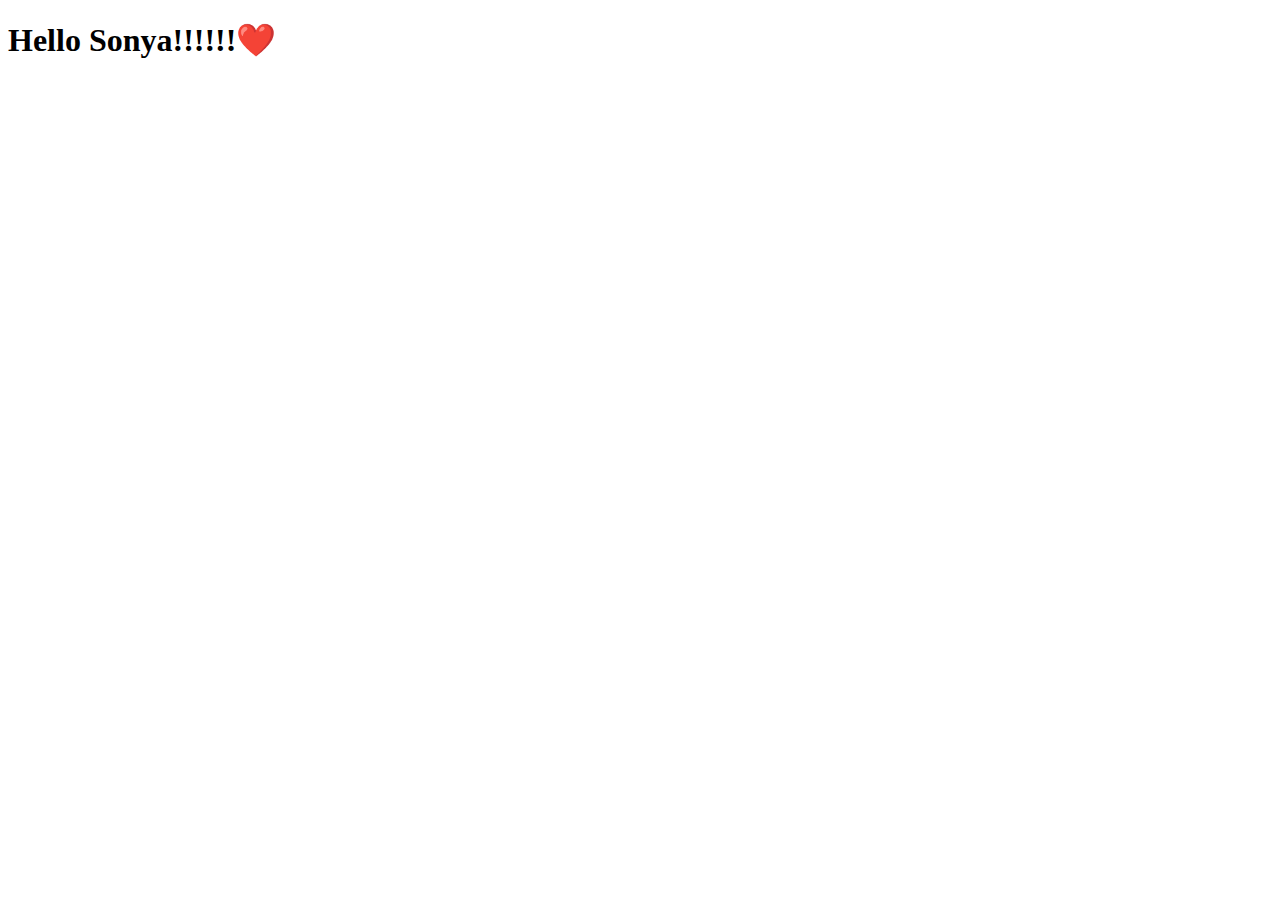
==== index.html @ c0d48c3c "first commit" ====
<!DOCTYPE html>
<html lang="en">
<head>
    <meta charset="UTF-8">
    <meta name="viewport" content="width=device-width, initial-scale=1.0">
    <title>Document</title>
</head>
<body>
    <h1>Hello Sonya!!!!!!❤️</h1>
</body>
</html>
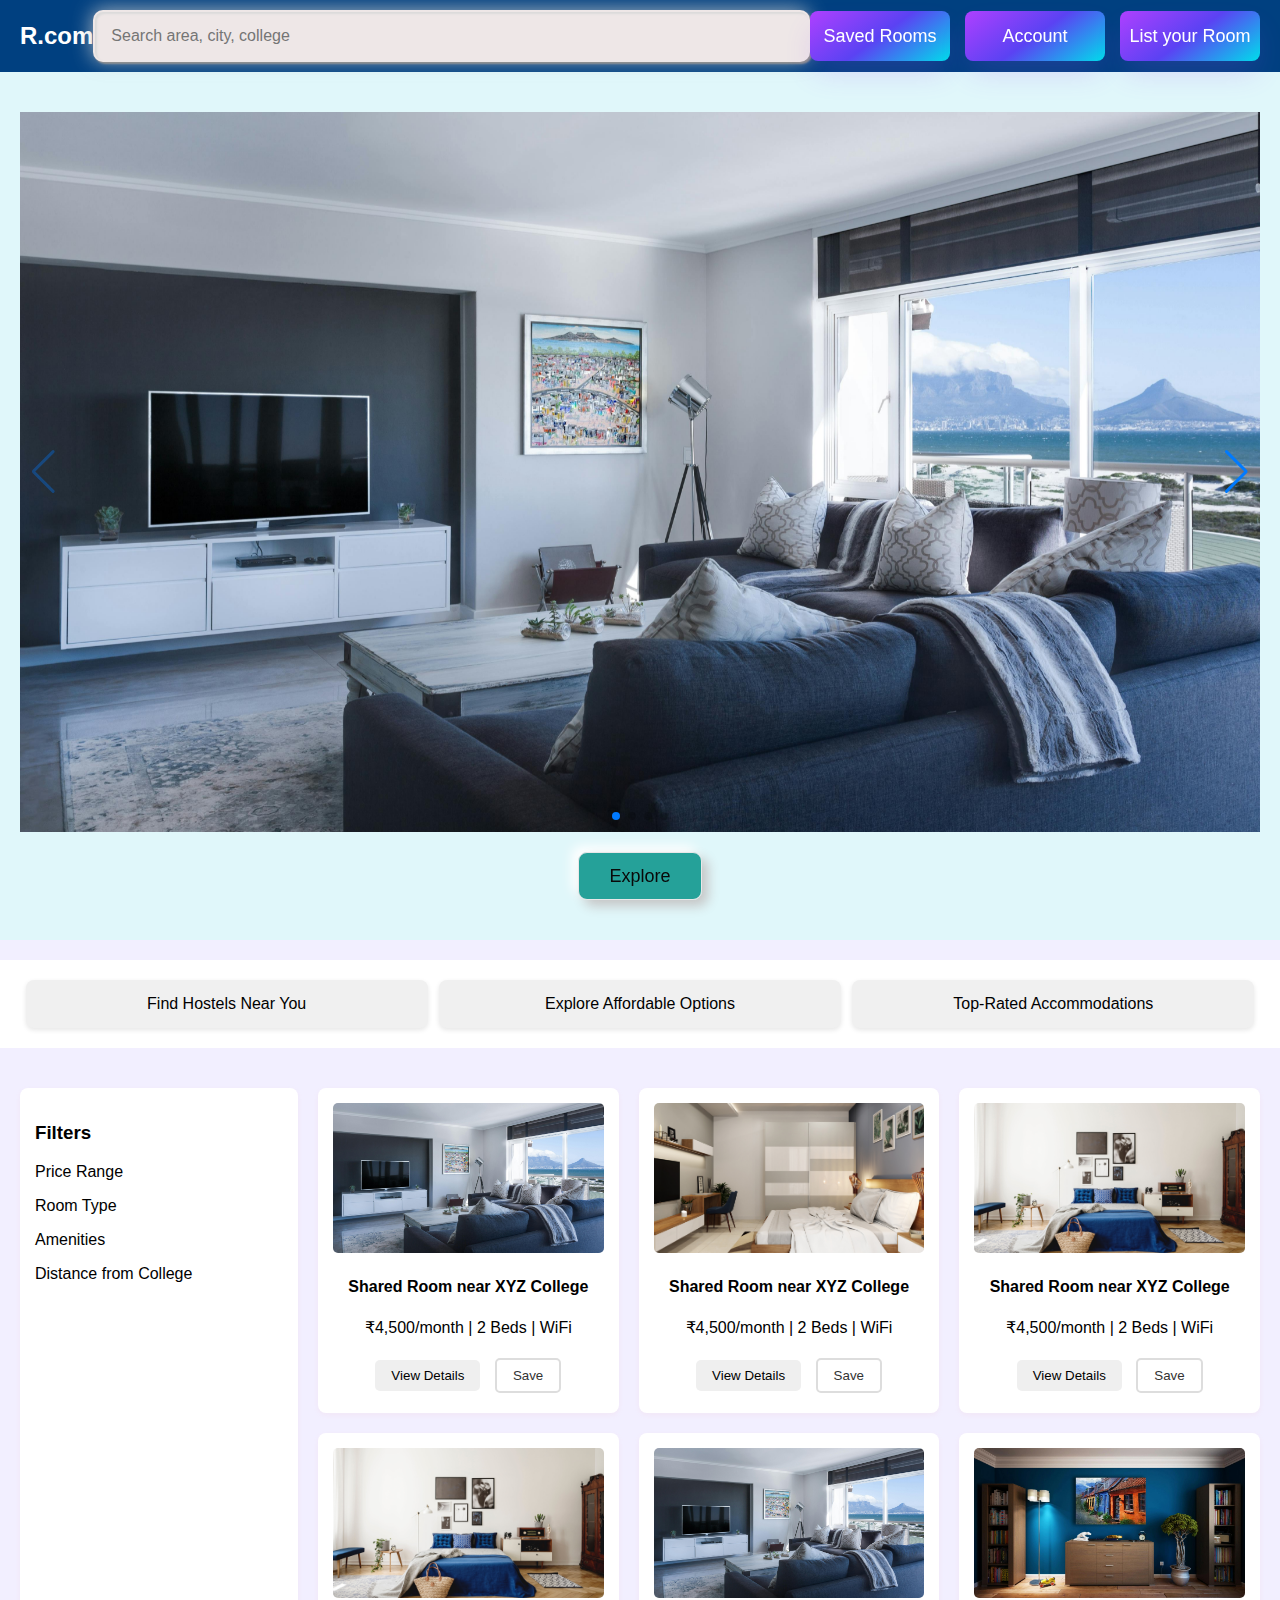
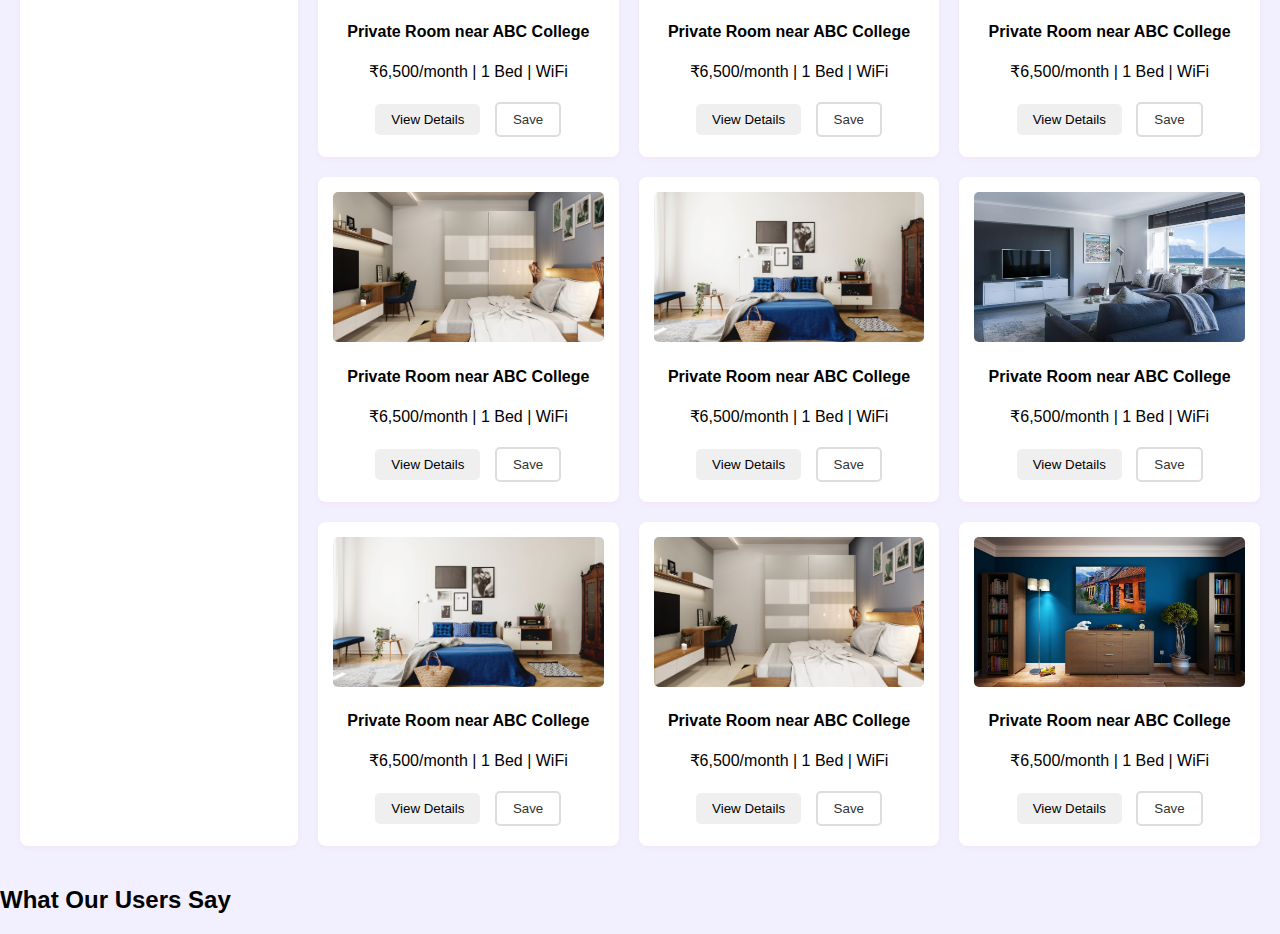
==== commit c95ab66c: "sonya is coming" ====
--- a/index.html
+++ b/index.html
@@ -3,9 +3,199 @@
 <head>
     <meta charset="UTF-8">
     <meta name="viewport" content="width=device-width, initial-scale=1.0">
-    <title>Document</title>
+    <link rel="stylesheet" href="style.css">
+    <link rel="stylesheet" href="https://cdnjs.cloudflare.com/ajax/libs/animate.css/4.1.1/animate.min.css">
+    <link rel="stylesheet" href="https://cdn.jsdelivr.net/npm/swiper@11/swiper-bundle.min.css" />
+
+    <title>Student Housing Finder</title>
+    
+     
 </head>
 <body>
-    <h1>Hello Sonya!!!!!!❤️</h1>
+
+<header>
+   
+        <a class="logo animate__animated animate__fadeIn"href="Student_Housing_Finder_Homepage" >R.com</a>
+        
+    <input  class="homepage-search-input" placeholder="Search area, city, college" name="text" type="text" />
+
+    
+    <div class="nav-icons">
+         <button id="hb1"><a href="#" >Saved Rooms</a></button>
+        <button id="hb1"> <a href="#" >Account</a></button>
+        <button id="hb1"> <a href="List_Room_Page.html" >List your Room</a></button>
+    </div>
+</header>
+
+<div class="hero animate__animated animate__fadeIn">
+   
+    <div class="swiper-cont">
+        <div class="swiper mySwiper">
+            <div class="swiper-wrapper">
+                <div class="swiper-slide">
+                <!-- <div id="sld-1">hello1</div> -->
+                </div>  
+                <div class="swiper-slide">
+                <!-- <div id="sld-1">hello2</div> -->
+                </div>
+                <div class="swiper-slide">
+                <!-- <div id="sld-1">hello3</div> -->
+                </div>
+                <div class="swiper-slide">
+                <!-- <div id="sld-1">hello</div> -->
+                </div>
+            </div>
+            <div class="swiper-button-next"></div>
+            <div class="swiper-button-prev"></div>
+            <div class="swiper-pagination"></div>
+        </div>
+    </div>
+    <a href="#"><button class="exp">Explore</button></a>
+</div>
+
+<div class="quick-links animate__animated animate__fadeInUp">
+    <div>Find Hostels Near You</div>
+    <div>Explore Affordable Options</div>
+    <div>Top-Rated Accommodations</div>
+</div>
+
+<div class="listings">
+    <div class="filters animate__animated animate__slideInLeft">
+        <h3>Filters</h3>
+        <p>Price Range</p>
+        <p>Room Type</p>
+        <p>Amenities</p>
+        <p>Distance from College</p>
+    </div>
+
+    <div class="listings-grid">
+        <a href="Room_Detail_Page.html">
+
+        <div class="listing-card animate__animated animate__zoomIn">
+            <img src="images/room-1.jpg" alt="Room Image">
+            <h4>Shared Room near XYZ College</h4>
+            <p>₹4,500/month | 2 Beds | WiFi</p>
+            <button>View Details</button>
+            <button>Save</button>
+        </div>
+        </a>
+        <a href="Room_Detail_Page.html">
+        <div class="listing-card animate__animated animate__zoomIn">
+            <img src="images/room-2.jpg" alt="Room Image">
+            <h4>Private Room near ABC College</h4>
+            <p>₹6,500/month | 1 Bed | WiFi</p>
+            <button>View Details</button>
+            <button>Save</button>
+        </div>
+       </a>
+       <a href="Room_Detail_Page.html">
+        <div class="listing-card animate__animated animate__zoomIn">
+            <img src="images/room-3.jpg" alt="Room Image">
+            <h4>Private Room near ABC College</h4>
+            <p>₹6,500/month | 1 Bed | WiFi</p>
+            <button>View Details</button>
+            <button>Save</button>
+        </div>
+        </a>
+        <a href="Room_Detail_Page.html">
+        <div class="listing-card animate__animated animate__zoomIn">
+            <img src="images/room-2.jpg" alt="Room Image">
+            <h4>Private Room near ABC College</h4>
+            <p>₹6,500/month | 1 Bed | WiFi</p>
+            <button>View Details</button>
+            <button>Save</button>
+        </div>
+        </a>
+    </div>
+    <div class="listings-grid">
+        <div class="listing-card animate__animated animate__zoomIn">
+            <img src="images/room-3.jpg" alt="Room Image">
+            <h4>Shared Room near XYZ College</h4>
+            <p>₹4,500/month | 2 Beds | WiFi</p>
+            <button>View Details</button>
+            <button>Save</button>
+        </div>
+        <div class="listing-card animate__animated animate__zoomIn">
+            <img src="images/room-1.jpg" alt="Room Image">
+            <h4>Private Room near ABC College</h4>
+            <p>₹6,500/month | 1 Bed | WiFi</p>
+            <button>View Details</button>
+            <button>Save</button>
+        </div>
+      
+        <div class="listing-card animate__animated animate__zoomIn">
+            <img src="images/room-2.jpg" alt="Room Image">
+            <h4>Private Room near ABC College</h4>
+            <p>₹6,500/month | 1 Bed | WiFi</p>
+            <button>View Details</button>
+            <button>Save</button>
+        </div>
+        <div class="listing-card animate__animated animate__zoomIn">
+            <img src="images/room-3.jpg" alt="Room Image">
+            <h4>Private Room near ABC College</h4>
+            <p>₹6,500/month | 1 Bed | WiFi</p>
+            <button>View Details</button>
+            <button>Save</button>
+        </div>
+    </div>
+    <div class="listings-grid">
+        <div class="listing-card animate__animated animate__zoomIn">
+            <img src="images/room-2.jpg" alt="Room Image">
+            <h4>Shared Room near XYZ College</h4>
+            <p>₹4,500/month | 2 Beds | WiFi</p>
+            <button>View Details</button>
+            <button>Save</button>
+        </div>
+        <div class="listing-card animate__animated animate__zoomIn">
+            <img src="images/room-4.jpg" alt="Room Image">
+            <h4>Private Room near ABC College</h4>
+            <p>₹6,500/month | 1 Bed | WiFi</p>
+            <button>View Details</button>
+            <button>Save</button>
+        </div>
+      
+        <div class="listing-card animate__animated animate__zoomIn">
+            <img src="images/room-1.jpg" alt="Room Image">
+            <h4>Private Room near ABC College</h4>
+            <p>₹6,500/month | 1 Bed | WiFi</p>
+            <button>View Details</button>
+            <button>Save</button>
+        </div>
+        <div class="listing-card animate__animated animate__zoomIn">
+            <img src="images/room-4.jpg" alt="Room Image">
+            <h4>Private Room near ABC College</h4>
+            <p>₹6,500/month | 1 Bed | WiFi</p>
+            <button>View Details</button>
+            <button>Save</button>
+        </div>
+    </div>
+</div>
+
+<section class="testimonials">
+    <h2>What Our Users Say</h2>
+    <div class="testimonial-grid">
+    </div>
+
+</section>
+<script src="https://cdn.jsdelivr.net/npm/swiper@11/swiper-bundle.min.js"></script>
+
+  <script>
+    var swiper = new Swiper(".mySwiper", {
+      spaceBetween: 30,
+      effect: "fade",
+      autoplay: {
+        delay: 2000,  
+        disableOnInteraction: false, 
+      },
+      navigation: {
+        nextEl: ".swiper-button-next",
+        prevEl: ".swiper-button-prev",
+      },
+      pagination: {
+        el: ".swiper-pagination",
+        clickable: true,
+      },
+    });
+  </script>
 </body>
-</html>+</html>
--- a/style.css
+++ b/style.css
@@ -0,0 +1,449 @@
+body {
+    font-family: Arial, sans-serif;
+    margin: 0;
+    padding: 0;
+    background-color: #f2efff;
+}
+header {
+    position: sticky;
+    top: 0;
+    background-color: #004080;
+    color: white;
+    padding: 10px 20px;
+    display: flex;
+    align-items: center;
+    justify-content: space-between;
+    z-index: 1000;
+}
+/* header .logo {
+    font-size: 1.5em;
+    font-weight: bold;
+   text-decoration: none;
+    
+} */
+header .logo {
+  font-size: 1.5em;
+  font-weight: bold;
+  text-decoration: none;
+  color: white;  /* Add this */
+}
+
+header .logo a,
+header a.logo {
+  text-decoration: none;
+  color: white;
+}
+
+header .search-bar homepage-search-input {
+    width: 100%;
+    padding: 8px;
+    border: none;
+    border-radius: 4px;
+}
+header .nav-icons {
+    display: flex;
+    gap: 15px;
+}
+.hero {
+    background-color: #e0f7fa;
+    text-align: center;
+    padding: 40px 20px;
+}
+.hero img {
+    max-width: 100%;
+    height: auto;
+    border-radius: 8px;
+}
+
+.quick-links {
+    display: flex;
+    justify-content: space-around;
+    padding: 20px;
+    background-color: #fff;
+    margin: 20px 0;
+}
+.quick-links div {
+    width: 30%;
+    background-color: #f0f0f0;
+    padding: 15px;
+    text-align: center;
+    border-radius: 8px;
+    box-shadow: 0 2px 5px rgba(0, 0, 0, 0.1);
+}
+.listings {
+    display: flex;
+    gap: 20px;
+    padding: 20px;
+}
+.filters {
+    width: 20%;
+    background-color: #fff;
+    padding: 15px;
+    border-radius: 8px;
+    box-shadow: 0 2px 5px rgba(248, 166, 166, 0.1);
+}
+.listings-grid {
+    flex: 1;
+    display: grid;
+    grid-template-columns: repeat(auto-fit, minmax(200px, 1fr));
+    gap: 20px;
+}
+.listing-card {
+    background-color: #fff;
+    padding: 15px;
+    border-radius: 8px;
+    box-shadow: 0 2px 5px rgba(251, 165, 165, 0.1);
+    text-align: center;
+    transition: transform 0.3s ease, box-shadow 0.3s ease;
+}
+.listing-card a,
+.listing-card a:link,
+.listing-card a:visited,
+.listing-card a:hover,
+.listing-card a:active {
+    text-decoration: none;
+    color: inherit;
+}
+.listing-card img {
+    width: 100%;
+    height: 150px;
+    object-fit: cover;
+    border-radius: 5px;
+}
+footer {
+    background-color: #004080;
+    color: white;
+     text-align: center;
+             padding: 10px 20px;
+    margin-top: 20px;
+}
+
+.homepage-search-input {
+    width: 50rem;
+    height: 1rem;
+    background-color: rgb(238, 231, 231);
+         border: 2px solid transparent;
+    color: rgb(0, 0, 0);
+    padding: 1rem;
+      box-shadow: 2px 2px 2px rgb(146, 145, 145),
+      inset 2px 2px 2px rgb(219, 219, 219),
+      -1px -1px 20px rgba(206, 206, 206, 0.781);
+    outline: none;
+    border-radius: 10px;
+    font-size: medium;
+  }
+  
+  .homepage-search-input:focus {
+       box-shadow: 2px 2px 2px rgb(82, 80, 80),
+      inset 2px 2px 5px rgba(82, 80, 80, 0.562),
+      -1px -1px 5px rgba(170, 167, 167, 0.493),
+      inset -1px -1px 5px rgba(187, 185, 185, 0.822);
+  }
+  /* From Uiverse.io by adamgiebl */ 
+  #hb1{
+    height: 50px;
+    width: 80px;
+    align-items: center;
+    text-decoration: none;
+    background-image: linear-gradient(144deg, #af40ff, #5b42f3 50%, #00ddeb);
+    border: 0;
+    border-radius: 8px;
+    box-shadow: rgba(151, 65, 252, 0.2) 0 15px 30px -5px;
+    box-sizing: border-box;
+    color: #ffffff;
+    display: flex;
+    font-size: 18px;
+    justify-content: center;
+    line-height: 1em;
+    max-width: 100%;
+    min-width: 140px;
+    padding: 3px;
+    text-decoration: none;
+    user-select: none;
+    -webkit-user-select: none;
+    touch-action: manipulation;
+    white-space: nowrap;
+    cursor: pointer;
+    transition: all 0.3s;
+  }
+  
+  #hb1:active,
+  #hb1:hover {
+    outline: 0;
+  }
+  
+ #hb1 span {
+    background-color: rgb(5, 6, 45);
+    padding: 16px 24px;
+    border-radius: 6px;
+    width: 100%;
+    height: 100%;
+    transition: 300ms;
+  }
+  
+ #hb1:hover span {
+    background: none;
+  }
+  
+#hb1:active {
+    transform: scale(0.9);
+  }
+  #hb1 a {
+    text-decoration: none;
+    color: white;
+  }
+/* From Uiverse.io by shah1345 */ 
+.exp {
+    margin-top: 20px;
+    display: inline-block;
+    transition: all 0.2s ease-in;
+    position: relative;
+            overflow: hidden;
+    z-index: 1;
+    color: #090909;
+       padding: 0.7em 1.7em;
+    cursor: pointer;
+       font-size: 18px;
+    border-radius: 0.5em;
+       background: #019086d6;
+    border: 1px solid #e8e8e8;
+    box-shadow: 6px 6px 12px #c5c5c5, -6px -6px 12px #ffffff;
+  }
+  
+  .exp:active {
+       color: #666;
+    box-shadow: inset 4px 4px 12px #c5c5c5, inset -4px -4px 12px #ffffff;
+  }
+  
+  .exp:before {
+    content: "";
+    position: absolute;
+    left: 50%;
+           transform: translateX(-50%) scaleY(1) scaleX(1.25);
+    top: 100%;
+      width: 140%;
+    height: 180%;
+    background-color: rgba(0, 0, 0, 0.05);
+      border-radius: 50%;
+    display: block;
+    transition: all 0.5s 0.1s cubic-bezier(0.55, 0, 0.1, 1);
+    z-index: -1;
+  }
+  
+  .exp:after {
+    content: "";
+         position: absolute;
+    left: 55%;
+    transform: translateX(-50%) scaleY(1) scaleX(1.45);
+    top: 180%;
+         width: 160%;
+    height: 190%;
+        background-color: #009087;
+    border-radius: 50%;
+     display: block;
+    transition: all 0.5s 0.1s cubic-bezier(0.55, 0, 0.1, 1);
+    z-index: -1;
+  }
+  
+  .exp:hover {
+       color: #ffffff;
+    border: 1px solid #009087;
+  }
+  
+  .exp:hover:before {
+    top: -35%;
+    background-color: #009087;
+    transform: translateX(-50%) scaleY(1.3) scaleX(0.8);
+  }
+  
+  .exp:hover:after {
+    top: -45%;
+    background-color: #009087;
+    transform: translateX(-50%) scaleY(1.3) scaleX(0.8);
+  }
+  
+
+
+ @media screen and (max-width: 720px) {
+  .listings {
+    flex-direction: column;
+}
+
+.filters {
+    width: 100%;
+    margin-bottom: 20px;
+}
+.swiper {
+  height: 30vh;
+}
+
+.hero .swiper-cont .swiper .swiper-wrapper .swiper-slide {
+  height: 100%; 
+}
+
+#sld-1 {
+  width: 80%;
+  margin-left: 10%;
+  margin-top: 5%;
+}
+
+.listings-grid {
+    grid-template-columns: repeat(auto-fit, minmax(250px, 1fr));
+    gap: 20px;
+}
+header {
+  flex-direction: column;
+  gap: 1rem;
+  padding: 1rem;
+}
+
+.homepage-search-input {
+  width: 100%;
+  max-width: 400px;
+} 
+
+
+#hb1 {
+  flex: 1;
+  min-width: 120px;
+  text-align: center;
+}
+ }
+  
+
+
+
+/* Hover Effects */
+.listing-card {
+    transition: transform 0.3s ease, box-shadow 0.3s ease;
+}
+
+.listing-card:hover {
+    transform: translateY(-5px);
+    box-shadow: 0 5px 15px rgba(0,0,0,0.2);
+}
+
+button {
+    transition: all 0.3s ease;
+}
+
+button:hover {
+    transform: scale(1.05);
+    opacity: 0.9;
+}
+
+/* Animation Delays */
+.listing-card:nth-child(2) { animation-delay: 0.2s; }
+.listing-card:nth-child(3) { animation-delay: 0.4s; }
+.listing-card:nth-child(4) { animation-delay: 0.6s; }
+
+/* Smooth Scrolling */
+html {
+    scroll-behavior: smooth;
+}
+
+/* Add loading states for interactions */
+.button-loading {
+    position: relative;
+    opacity: 0.8;
+    pointer-events: none;
+}
+
+/* Add skeleton loading for content */
+.skeleton-loading {
+    background: linear-gradient(90deg, #f0f0f0 25%, #e0e0e0 50%, #f0f0f0 75%);
+    background-size: 200% 100%;
+    animation: loading 1.5s infinite;
+}
+
+/* Remove underlines from all text elements inside listing cards */
+.listings a {
+    text-decoration: none;
+    color: inherit;
+}
+
+.listing-card button {
+    padding: 8px 16px;
+    margin: 5px;
+    border: none;
+    border-radius: 5px;
+    font-weight: 500;
+    cursor: pointer;
+    transition: all 0.3s ease;
+}
+
+/* View Details button */
+.listing-card button:first-child {
+    background-color: #4CAF50;  /* Green color */
+    color: white;
+}
+
+.listing-card button:first-child:hover {
+    background-color: #45a049;
+    transform: translateY(-2px);
+    box-shadow: 0 2px 8px rgba(76, 175, 80, 0.3);
+}
+
+/* Save button */
+.listing-card button:last-child {
+    background-color: #fff;
+    color: #333;
+    border: 2px solid #ddd;
+}
+
+.listing-card button:last-child:hover {
+    background-color: #f8f8f8;
+    border-color: #999;
+    transform: translateY(-2px);
+    box-shadow: 0 2px 8px rgba(0, 0, 0, 0.1);
+}
+.swiper {
+    width: 100%;
+    height: 80vh;
+}
+
+.swiper-slide {
+    background-position: center;
+    background-size: cover;
+    display: flex;
+    justify-content: center;
+    align-items: center;
+    height: 100%;
+}
+
+/* Responsive adjustments */
+@media screen and (max-width: 768px) {
+    .swiper {
+        height: 30vh;
+    }
+
+    .hero .swiper-cont .swiper .swiper-wrapper .swiper-slide {
+        height: 100%;
+    }
+
+  }
+
+  .swiper-slide:nth-child(1){
+    background-image: url(images/room-1.jpg);
+  }
+  .swiper-slide:nth-child(2){
+    background-image: url(images/room-2.jpg);
+  }
+  .swiper-slide:nth-child(3){
+    background-image: url(images/room-3.jpg);
+  }
+  .swiper-slide:nth-child(4){
+    background-image: url(images/room-4.jpg);
+  }
+  #sld-1{
+    height: 50%;
+    width: 40%;
+    background-color: rgba(255, 255, 255, 0.052);
+    border-radius: 10px;
+    margin-left: 30%;
+    margin-top: 10%;
+backdrop-filter: blur(10px);
+border: 1px solid rgba(255, 255, 255, 0.185);
+   
+
+  }
